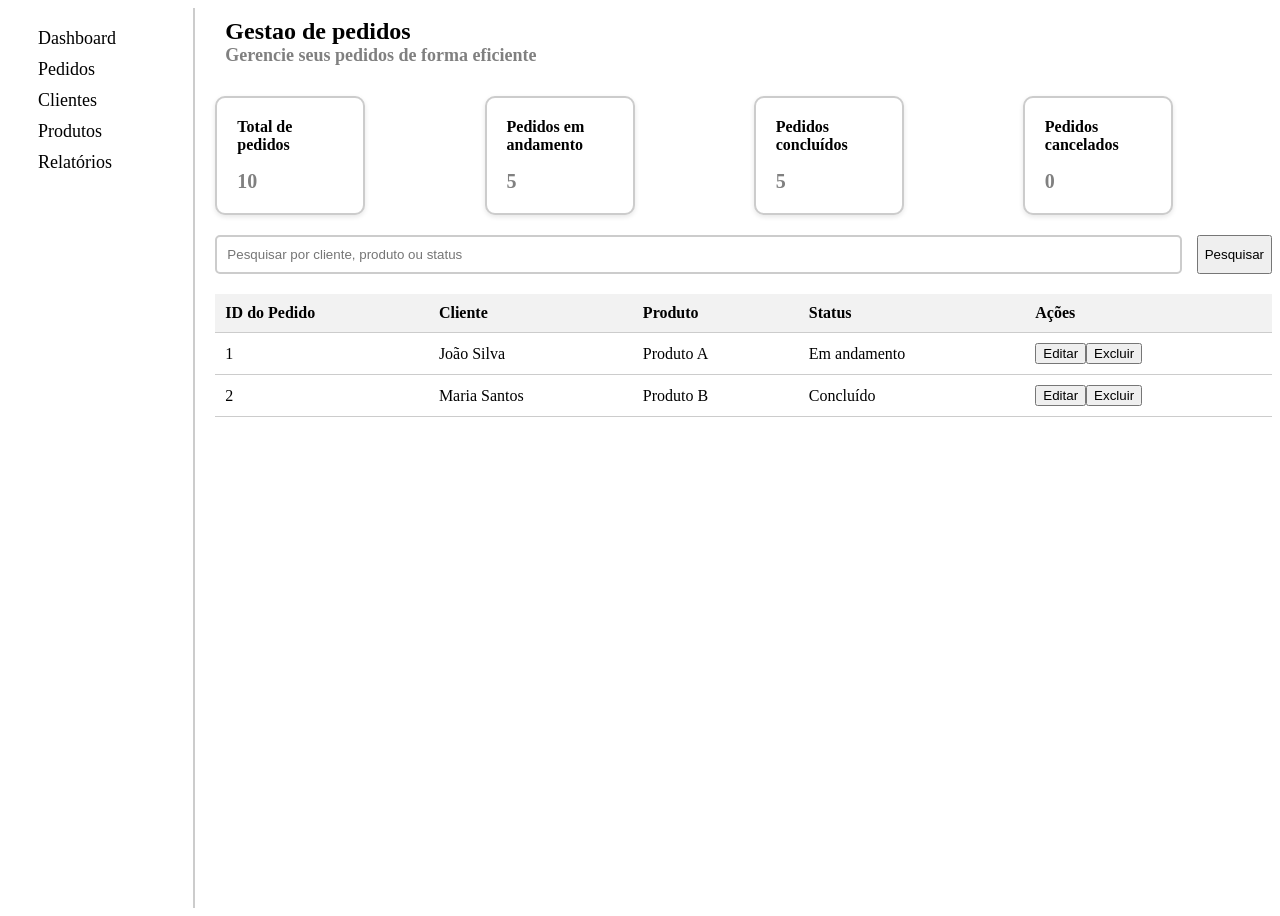
==== index.html @ c0838470 "initial commit" ====
<!DOCTYPE html>
<html lang="en">
<head>
    <meta charset="UTF-8">
    <meta name="viewport" content="width=device-width, initial-scale=1.0">
    <title>Gestao de pedidos</title>
    <link rel="stylesheet" href="style.css">
</head>
<body>
    <div class="layout">
        <aside class="sidebar">
            <nav>
                <ul>
                    <li><a href="#">Dashboard</a></li>
                    <li><a href="#">Pedidos</a></li>
                    <li><a href="#">Clientes</a></li>
                    <li><a href="#">Produtos</a></li>
                    <li><a href="#">Relatórios</a></li>
                </ul>
            </nav>
        </aside>
        <div class="container">
            <header>
                <h1>Gestao de pedidos</h1>
                <h2>Gerencie seus pedidos de forma eficiente</h2>
            </header>
            <div class="grid">
                <div class="card">
                    <h3>Total de pedidos</h3>
                    <h6>10</h6>
                </div>
                <div class="card">
                    <h3>Pedidos em andamento</h3>
                    <h6>5</h6>
                </div>
                <div class="card">
                    <h3>Pedidos concluídos</h3>
                    <h6>5</h6>
                </div>
                <div class="card">
                    <h3>Pedidos cancelados</h3>
                    <h6>0</h6>
                </div>
            </div>
            <div class="search">
                <input type="text" placeholder="Pesquisar por cliente, produto ou status">
                <button>Pesquisar</button>
            </div>
            <table>
                <thead>
                    <tr>
                        <th>ID do Pedido</th>
                        <th>Cliente</th>
                        <th>Produto</th>
                        <th>Status</th>
                        <th>Ações</th>
                    </tr>
                </thead>
                <tbody>
                    <tr>
                        <td>1</td>
                        <td>João Silva</td>
                        <td>Produto A</td>
                        <td>Em andamento</td>
                        <td><button>Editar</button><button>Excluir</button></td>
                    </tr>
                    <tr>
                        <td>2</td>
                        <td>Maria Santos</td>
                        <td>Produto B</td>
                        <td>Concluído</td>
                        <td><button>Editar</button><button>Excluir</button></td>
                    </tr>
                </tbody>
            </table>
        </div>
    </div>
</body>
</html>
---- style.css ----
*{
    box-sizing: border-box;
}

header{
    color: #000000;
    padding: 10px;
    text-align: start;
    margin-bottom: 20px;

    h1{
        margin: 0;
        font-size: 24px;
    }
    h2{
        margin: 0;
        font-size: 18px;
        color: gray;
    }
}


.layout{
    display: flex;
}

.sidebar{
    width: 200px;
    padding: 10px;
    list-style: none;
    font-size: 18px;
    border-right: 2px solid #ccc;
    margin-right: 20px;
    height: 100vh;
    
    ul{
        list-style: none;
        padding-left: 20px;
        margin-top: 10px;
        color: rgb(0, 0, 0);

        li{
            margin-bottom: 10px;
            cursor: pointer;

            a{
                    text-decoration: none;
                    color: rgb(0, 0, 0);
                }
        }
    }
}



.container{
    margin: 0 auto;
    width: 90%;
    height: 100vh;
    display: flex;
    flex-direction: column;
}

.grid{
    display: grid;
    grid-template-columns: repeat(4, 1fr);
    gap: 20px;
}

.card{
    background: #fff;
    width: 150px;
    max-width: 100%;
    padding: 20px;
    border-radius: 10px;
    border: 2px solid #ccc;
    box-shadow: 0 2px 5px rgba(0,0,0,0.1);

    h3{
        margin-top: 0;
        font-size: 16px;
    }
    h6{
        margin-top: 5px;
        font-size: 20px;
        color: gray;
        padding: 0;
        margin-bottom: 0;
    }
}

.search{
    margin-top: 20px;
    padding: 0px;
    display: flex;
    gap: 15px;
}

.search input{
    flex: 1;
    padding: 10px;
    border: 2px solid #ccc;
    border-radius: 5px;
    width: 100%;

}

table{
    width: 100%;
    border-collapse: collapse;
    margin-top: 20px;

    tr{
        border-bottom: 1px solid #ccc;
        td{
            padding: 10px;
            text-align: left;  
        }
    }

    th{
            padding: 10px;
            text-align: left;
            background-color: #f2f2f2;
    }
}
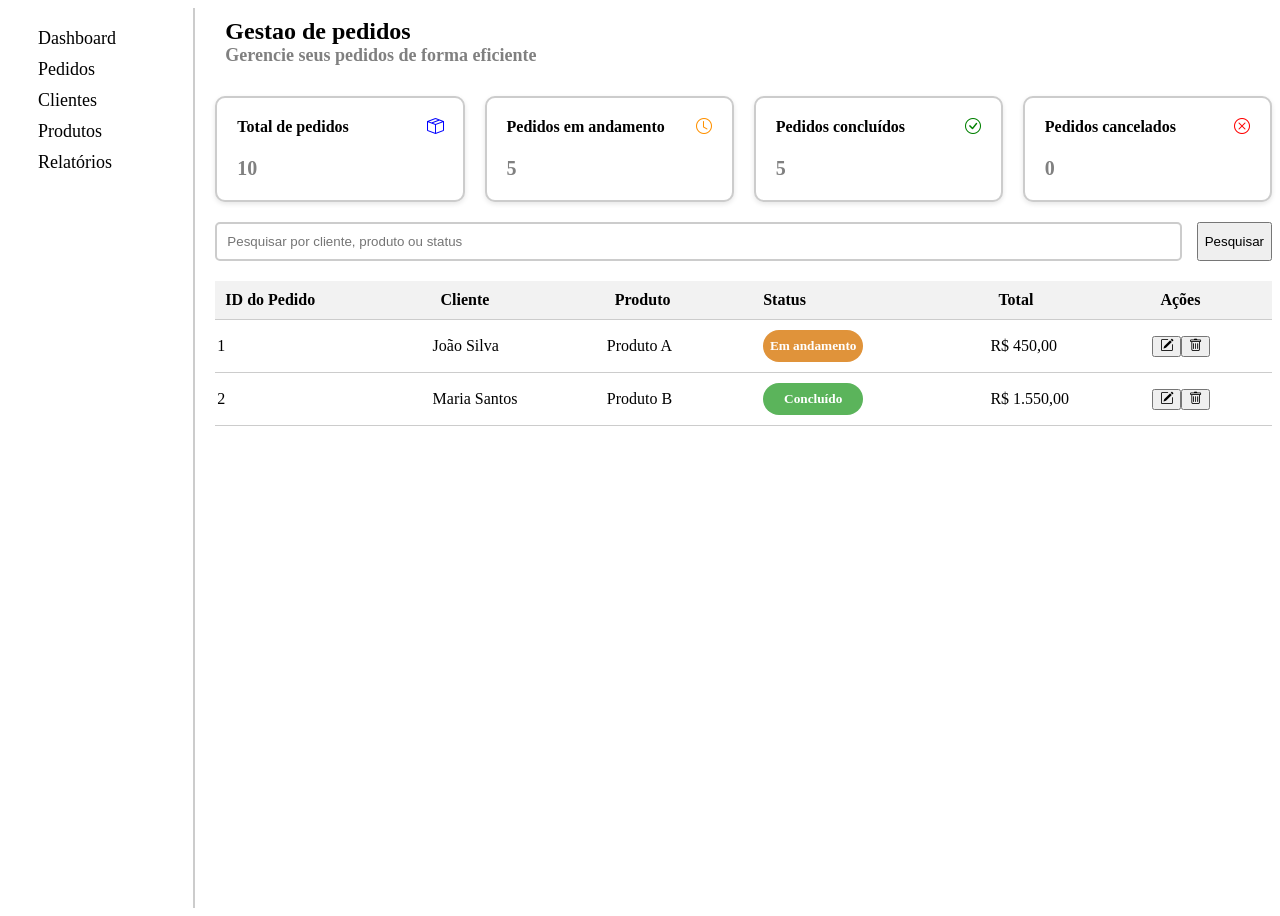
==== commit c0b94ef3: "adiciona ícones e melhora o layout dos cards de pedidos" ====
--- a/index.html
+++ b/index.html
@@ -5,6 +5,7 @@
     <meta name="viewport" content="width=device-width, initial-scale=1.0">
     <title>Gestao de pedidos</title>
     <link rel="stylesheet" href="style.css">
+    <link rel="stylesheet" href="https://cdn.jsdelivr.net/npm/bootstrap-icons@1.13.1/font/bootstrap-icons.min.css">
 </head>
 <body>
     <div class="layout">
@@ -26,19 +27,31 @@
             </header>
             <div class="grid">
                 <div class="card">
-                    <h3>Total de pedidos</h3>
+                    <div class="card_title">
+                        <h3>Total de pedidos</h3>
+                        <i id="total" class="bi bi-box-seam"></i>
+                    </div>
                     <h6>10</h6>
                 </div>
                 <div class="card">
-                    <h3>Pedidos em andamento</h3>
+                    <div class="card_title">
+                        <h3>Pedidos em andamento</h3>
+                        <i id="andamento" class="bi bi-clock"></i>
+                    </div>
                     <h6>5</h6>
                 </div>
                 <div class="card">
-                    <h3>Pedidos concluídos</h3>
+                    <div class="card_title">
+                        <h3>Pedidos concluídos</h3>
+                        <i id="concluido" class="bi bi-check-circle"></i>
+                    </div>
                     <h6>5</h6>
                 </div>
                 <div class="card">
-                    <h3>Pedidos cancelados</h3>
+                    <div class="card_title">
+                        <h3>Pedidos cancelados</h3>
+                        <i id="cancelado" class="bi bi-x-circle"></i>
+                    </div>
                     <h6>0</h6>
                 </div>
             </div>
@@ -53,6 +66,7 @@
                         <th>Cliente</th>
                         <th>Produto</th>
                         <th>Status</th>
+                        <th>Total</th>
                         <th>Ações</th>
                     </tr>
                 </thead>
@@ -61,15 +75,17 @@
                         <td>1</td>
                         <td>João Silva</td>
                         <td>Produto A</td>
-                        <td>Em andamento</td>
-                        <td><button>Editar</button><button>Excluir</button></td>
+                        <td><h5 id="status_andamento">Em andamento</h5></td>
+                        <td>R$ 450,00</td>
+                        <td><button><i class="bi bi-pencil-square"></i></button><button><i class="bi bi-trash"></i></button></td>
                     </tr>
                     <tr>
                         <td>2</td>
                         <td>Maria Santos</td>
                         <td>Produto B</td>
-                        <td>Concluído</td>
-                        <td><button>Editar</button><button>Excluir</button></td>
+                        <td><h5 id="status_concluido">Concluído</h5></td>
+                        <td>R$ 1.550,00</td>
+                        <td><button><i class="bi bi-pencil-square"></i></button><button><i class="bi bi-trash"></i></button></td>
                     </tr>
                 </tbody>
             </table>
--- a/style.css
+++ b/style.css
@@ -1,18 +1,19 @@
-*{
+* {
     box-sizing: border-box;
 }
 
-header{
+header {
     color: #000000;
     padding: 10px;
     text-align: start;
     margin-bottom: 20px;
 
-    h1{
+    h1 {
         margin: 0;
         font-size: 24px;
     }
-    h2{
+
+    h2 {
         margin: 0;
         font-size: 18px;
         color: gray;
@@ -20,11 +21,11 @@
 }
 
 
-.layout{
+.layout {
     display: flex;
 }
 
-.sidebar{
+.sidebar {
     width: 200px;
     padding: 10px;
     list-style: none;
@@ -32,28 +33,28 @@
     border-right: 2px solid #ccc;
     margin-right: 20px;
     height: 100vh;
-    
-    ul{
+
+    ul {
         list-style: none;
         padding-left: 20px;
         margin-top: 10px;
         color: rgb(0, 0, 0);
 
-        li{
+        li {
             margin-bottom: 10px;
             cursor: pointer;
 
-            a{
-                    text-decoration: none;
-                    color: rgb(0, 0, 0);
-                }
+            a {
+                text-decoration: none;
+                color: rgb(0, 0, 0);
+            }
         }
     }
 }
 
 
 
-.container{
+.container {
     margin: 0 auto;
     width: 90%;
     height: 100vh;
@@ -61,26 +62,28 @@
     flex-direction: column;
 }
 
-.grid{
+.grid {
     display: grid;
     grid-template-columns: repeat(4, 1fr);
     gap: 20px;
 }
 
-.card{
+.card {
     background: #fff;
-    width: 150px;
     max-width: 100%;
     padding: 20px;
     border-radius: 10px;
     border: 2px solid #ccc;
-    box-shadow: 0 2px 5px rgba(0,0,0,0.1);
+    box-shadow: 0 2px 5px rgba(0, 0, 0, 0.1);
+    display: flex;
+    flex-direction: column;
 
-    h3{
+    h3 {
         margin-top: 0;
         font-size: 16px;
     }
-    h6{
+
+    h6 {
         margin-top: 5px;
         font-size: 20px;
         color: gray;
@@ -89,14 +92,20 @@
     }
 }
 
-.search{
+.card_title {
+    display: flex;
+    justify-content: space-between;
+}
+
+
+.search {
     margin-top: 20px;
     padding: 0px;
     display: flex;
     gap: 15px;
 }
 
-.search input{
+.search input {
     flex: 1;
     padding: 10px;
     border: 2px solid #ccc;
@@ -105,22 +114,68 @@
 
 }
 
-table{
-    width: 100%;
+table {
     border-collapse: collapse;
     margin-top: 20px;
 
-    tr{
+    tr {
         border-bottom: 1px solid #ccc;
-        td{
-            padding: 10px;
-            text-align: left;  
+
+        td {
+            padding: 2px;
+            text-align: left;
         }
     }
 
-    th{
-            padding: 10px;
-            text-align: left;
-            background-color: #f2f2f2;
+    th {
+        padding: 10px;
+        text-align: left;
+        background-color: #f2f2f2;
     }
+}
+
+#total {
+    color: blue;
+}
+
+#andamento {
+    color: rgb(255, 145, 0)
+}
+
+#concluido {
+    color: green;
+}
+
+#cancelado {
+    color: red;
+}
+
+#status_cancelado {
+    background-color: red;
+    border-radius: 16px;
+    padding: 8px 0px;
+    color: #fff;
+    width: 100px;
+    margin: 8px;
+    text-align: center;
+}
+
+#status_concluido {
+    background-color: rgb(91, 180, 91);
+    border-radius: 16px;
+    padding: 8px 0px;
+    color: #fff;
+    width: 100px;
+    margin: 8px;
+    text-align: center;
+}
+
+#status_andamento {
+    background-color: rgb(224, 147, 58);
+    border-radius: 16px;
+    padding: 8px 0px;
+    color: #fff;
+    width: 100px;
+    margin: 8px;
+    text-align: center;
 }
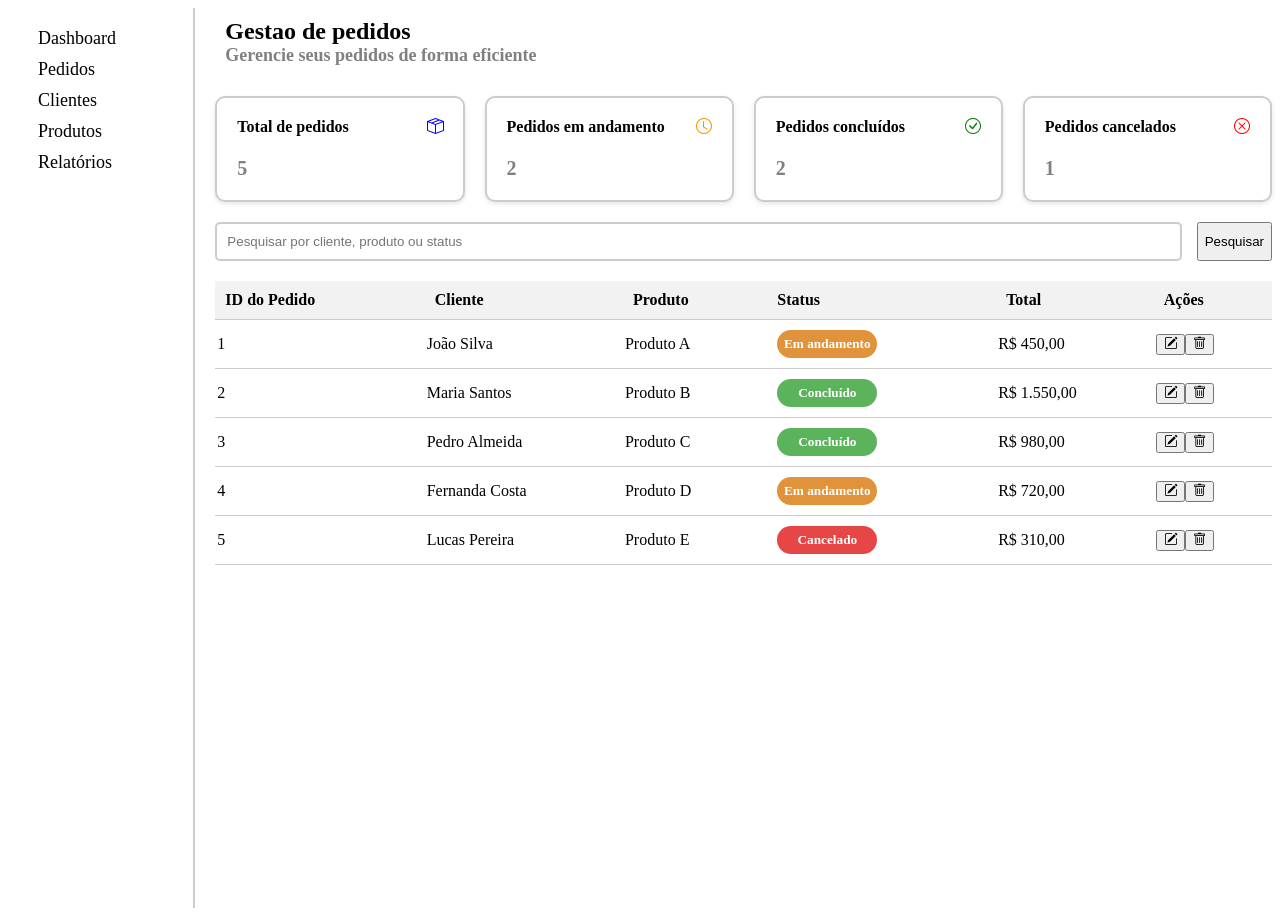
==== commit f6ed5d95: "ajusta estilos de status" ====
--- a/index.html
+++ b/index.html
@@ -31,28 +31,28 @@
                         <h3>Total de pedidos</h3>
                         <i id="total" class="bi bi-box-seam"></i>
                     </div>
-                    <h6>10</h6>
+                    <h6>5</h6>
                 </div>
                 <div class="card">
                     <div class="card_title">
                         <h3>Pedidos em andamento</h3>
                         <i id="andamento" class="bi bi-clock"></i>
                     </div>
-                    <h6>5</h6>
+                    <h6>2</h6>
                 </div>
                 <div class="card">
                     <div class="card_title">
                         <h3>Pedidos concluídos</h3>
                         <i id="concluido" class="bi bi-check-circle"></i>
                     </div>
-                    <h6>5</h6>
+                    <h6>2</h6>
                 </div>
                 <div class="card">
                     <div class="card_title">
                         <h3>Pedidos cancelados</h3>
                         <i id="cancelado" class="bi bi-x-circle"></i>
                     </div>
-                    <h6>0</h6>
+                    <h6>1</h6>
                 </div>
             </div>
             <div class="search">
@@ -87,6 +87,30 @@
                         <td>R$ 1.550,00</td>
                         <td><button><i class="bi bi-pencil-square"></i></button><button><i class="bi bi-trash"></i></button></td>
                     </tr>
+                    <tr>
+                        <td>3</td>
+                        <td>Pedro Almeida</td>
+                        <td>Produto C</td>
+                        <td><h5 id="status_concluido">Concluído</h5></td>
+                        <td>R$ 980,00</td>
+                        <td><button><i class="bi bi-pencil-square"></i></button><button><i class="bi bi-trash"></i></button></td>
+                    </tr>
+                    <tr>
+                        <td>4</td>
+                        <td>Fernanda Costa</td>
+                        <td>Produto D</td>
+                        <td><h5 id="status_andamento">Em andamento</h5></td>
+                        <td>R$ 720,00</td>
+                        <td><button><i class="bi bi-pencil-square"></i></button><button><i class="bi bi-trash"></i></button></td>
+                    </tr>
+                    <tr>
+                        <td>5</td>
+                        <td>Lucas Pereira</td>
+                        <td>Produto E</td>
+                        <td><h5 id="status_cancelado">Cancelado</h5></td>
+                        <td>R$ 310,00</td>
+                        <td><button><i class="bi bi-pencil-square"></i></button><button><i class="bi bi-trash"></i></button></td>
+                    </tr>
                 </tbody>
             </table>
         </div>
--- a/style.css
+++ b/style.css
@@ -151,9 +151,9 @@
 }
 
 #status_cancelado {
-    background-color: red;
+    background-color: rgb(230, 70, 70);
     border-radius: 16px;
-    padding: 8px 0px;
+    padding: 6px 0px;
     color: #fff;
     width: 100px;
     margin: 8px;
@@ -163,7 +163,7 @@
 #status_concluido {
     background-color: rgb(91, 180, 91);
     border-radius: 16px;
-    padding: 8px 0px;
+    padding: 6px 0px;
     color: #fff;
     width: 100px;
     margin: 8px;
@@ -173,7 +173,7 @@
 #status_andamento {
     background-color: rgb(224, 147, 58);
     border-radius: 16px;
-    padding: 8px 0px;
+    padding: 6px 0px;
     color: #fff;
     width: 100px;
     margin: 8px;
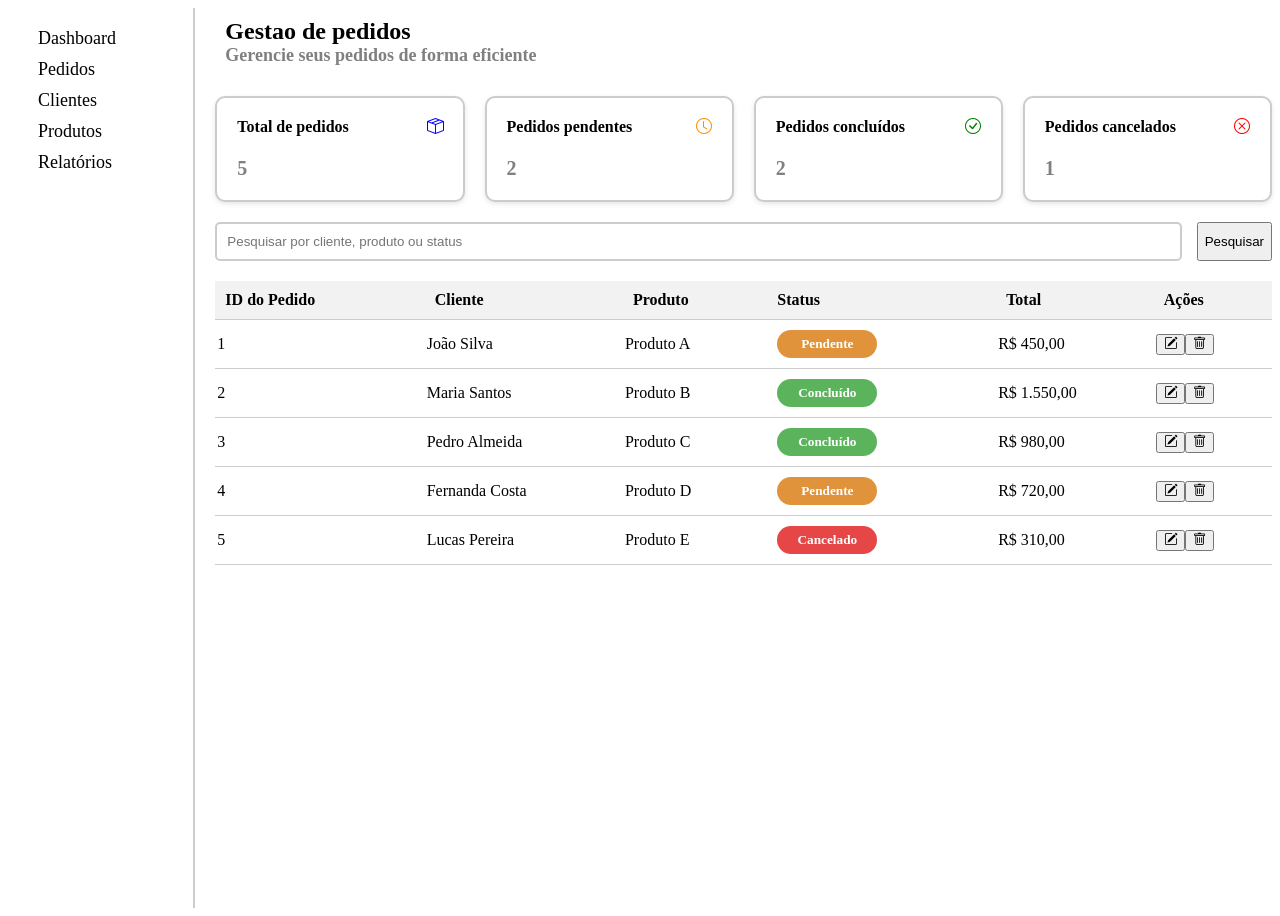
==== commit 0e94eefa: "altera status de pedidos de "em andamento" para "pendente" e atualiza estilos correspondentes" ====
--- a/index.html
+++ b/index.html
@@ -35,8 +35,8 @@
                 </div>
                 <div class="card">
                     <div class="card_title">
-                        <h3>Pedidos em andamento</h3>
-                        <i id="andamento" class="bi bi-clock"></i>
+                        <h3>Pedidos pendentes</h3>
+                        <i id="pendente" class="bi bi-clock"></i>
                     </div>
                     <h6>2</h6>
                 </div>
@@ -75,7 +75,7 @@
                         <td>1</td>
                         <td>João Silva</td>
                         <td>Produto A</td>
-                        <td><h5 id="status_andamento">Em andamento</h5></td>
+                        <td><h5 id="status_pendente">Pendente</h5></td>
                         <td>R$ 450,00</td>
                         <td><button><i class="bi bi-pencil-square"></i></button><button><i class="bi bi-trash"></i></button></td>
                     </tr>
@@ -99,7 +99,7 @@
                         <td>4</td>
                         <td>Fernanda Costa</td>
                         <td>Produto D</td>
-                        <td><h5 id="status_andamento">Em andamento</h5></td>
+                        <td><h5 id="status_pendente">Pendente</h5></td>
                         <td>R$ 720,00</td>
                         <td><button><i class="bi bi-pencil-square"></i></button><button><i class="bi bi-trash"></i></button></td>
                     </tr>
--- a/style.css
+++ b/style.css
@@ -138,7 +138,7 @@
     color: blue;
 }
 
-#andamento {
+#pendente {
     color: rgb(255, 145, 0)
 }
 
@@ -170,7 +170,7 @@
     text-align: center;
 }
 
-#status_andamento {
+#status_pendente {
     background-color: rgb(224, 147, 58);
     border-radius: 16px;
     padding: 6px 0px;
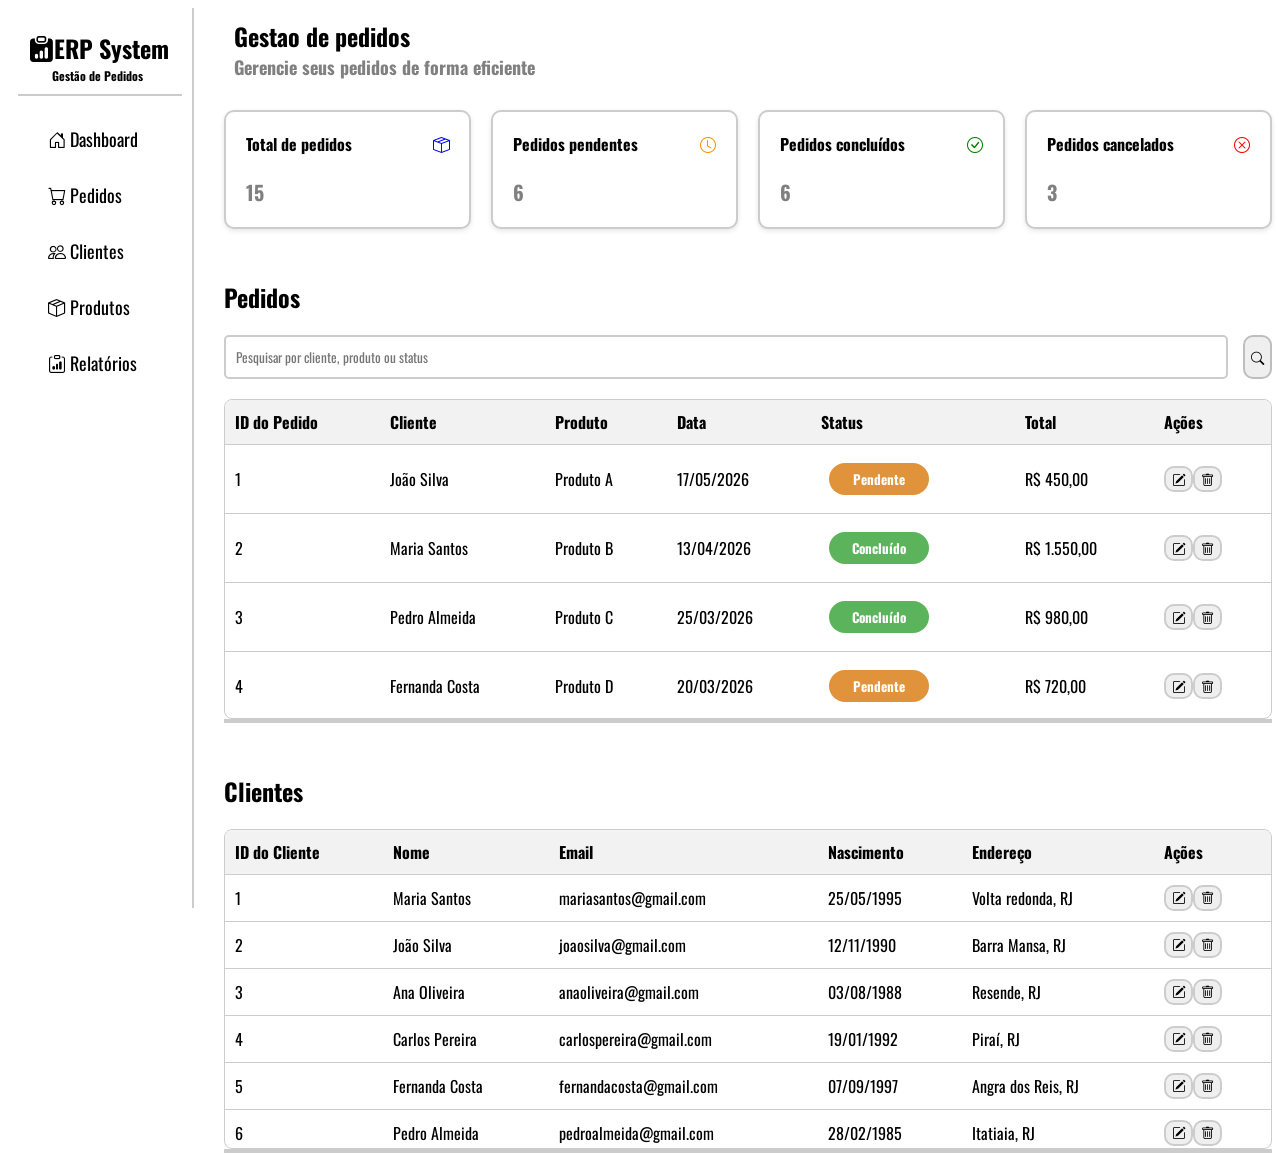
==== commit 2800fbc2: "adiciona tabela de clientesl e melhora o layout das seções" ====
--- a/index.html
+++ b/index.html
@@ -6,17 +6,43 @@
     <title>Gestao de pedidos</title>
     <link rel="stylesheet" href="style.css">
     <link rel="stylesheet" href="https://cdn.jsdelivr.net/npm/bootstrap-icons@1.13.1/font/bootstrap-icons.min.css">
+    <link rel="preconnect" href="https://fonts.googleapis.com">
+    <link rel="preconnect" href="https://fonts.gstatic.com" crossorigin>
+    <link href="https://fonts.googleapis.com/css2?family=Montserrat:ital,wght@0,100..900;1,100..900&family=Oswald:wght@200..700&display=swap" rel="stylesheet">
 </head>
 <body>
     <div class="layout">
         <aside class="sidebar">
+            <header class="sidebar_header">
+                <div class="principal_name">
+                    <i class="bi bi-clipboard-data-fill"></i>
+                    <h1>ERP System</h1>
+                </div>
+                <h6>Gestão de Pedidos</h6>
+            </header>
             <nav>
                 <ul>
-                    <li><a href="#">Dashboard</a></li>
-                    <li><a href="#">Pedidos</a></li>
-                    <li><a href="#">Clientes</a></li>
-                    <li><a href="#">Produtos</a></li>
-                    <li><a href="#">Relatórios</a></li>
+                    <li>
+                        <i class="bi bi-house-door"></i>
+                        <a href="#">Dashboard</a>
+                    </li>
+                    <li>
+                        <i class="bi bi-cart"></i>
+                        <a href="#">Pedidos</a>
+                    </li>
+                    <li>
+                        <i class="bi bi-people"></i>
+                        <a href="#">Clientes</a>
+                    </li>
+                    <li>
+                        <i class="bi bi-box-seam"></i>
+                        <a href="#">Produtos</a>
+                    </li>
+                    <li>
+                        <i class="bi bi-clipboard-data"></i>
+                        <a href="#">Relatórios</a>
+                    </li>
+                    
                 </ul>
             </nav>
         </aside>
@@ -25,94 +51,284 @@
                 <h1>Gestao de pedidos</h1>
                 <h2>Gerencie seus pedidos de forma eficiente</h2>
             </header>
-            <div class="grid">
-                <div class="card">
-                    <div class="card_title">
-                        <h3>Total de pedidos</h3>
-                        <i id="total" class="bi bi-box-seam"></i>
+            <section id="dashboard">
+                <div class="grid">
+                    <div class="card">
+                        <div class="card_title">
+                            <h3>Total de pedidos</h3>
+                            <i id="total" class="bi bi-box-seam"></i>
+                        </div>
+                        <h6>15</h6>
                     </div>
-                    <h6>5</h6>
-                </div>
-                <div class="card">
-                    <div class="card_title">
-                        <h3>Pedidos pendentes</h3>
-                        <i id="pendente" class="bi bi-clock"></i>
+                    <div class="card">
+                        <div class="card_title">
+                            <h3>Pedidos pendentes</h3>
+                            <i id="pendente" class="bi bi-clock"></i>
+                        </div>
+                        <h6>6</h6>
                     </div>
-                    <h6>2</h6>
-                </div>
-                <div class="card">
-                    <div class="card_title">
-                        <h3>Pedidos concluídos</h3>
-                        <i id="concluido" class="bi bi-check-circle"></i>
+                    <div class="card">
+                        <div class="card_title">
+                            <h3>Pedidos concluídos</h3>
+                            <i id="concluido" class="bi bi-check-circle"></i>
+                        </div>
+                        <h6>6</h6>
                     </div>
-                    <h6>2</h6>
-                </div>
-                <div class="card">
-                    <div class="card_title">
-                        <h3>Pedidos cancelados</h3>
-                        <i id="cancelado" class="bi bi-x-circle"></i>
+                    <div class="card">
+                        <div class="card_title">
+                            <h3>Pedidos cancelados</h3>
+                            <i id="cancelado" class="bi bi-x-circle"></i>
+                        </div>
+                        <h6>3</h6>
                     </div>
-                    <h6>1</h6>
-                </div>
-            </div>
-            <div class="search">
-                <input type="text" placeholder="Pesquisar por cliente, produto ou status">
-                <button>Pesquisar</button>
-            </div>
-            <table>
-                <thead>
-                    <tr>
-                        <th>ID do Pedido</th>
-                        <th>Cliente</th>
-                        <th>Produto</th>
-                        <th>Status</th>
-                        <th>Total</th>
-                        <th>Ações</th>
-                    </tr>
-                </thead>
-                <tbody>
-                    <tr>
-                        <td>1</td>
-                        <td>João Silva</td>
-                        <td>Produto A</td>
-                        <td><h5 id="status_pendente">Pendente</h5></td>
-                        <td>R$ 450,00</td>
-                        <td><button><i class="bi bi-pencil-square"></i></button><button><i class="bi bi-trash"></i></button></td>
-                    </tr>
-                    <tr>
-                        <td>2</td>
-                        <td>Maria Santos</td>
-                        <td>Produto B</td>
-                        <td><h5 id="status_concluido">Concluído</h5></td>
-                        <td>R$ 1.550,00</td>
-                        <td><button><i class="bi bi-pencil-square"></i></button><button><i class="bi bi-trash"></i></button></td>
-                    </tr>
-                    <tr>
-                        <td>3</td>
-                        <td>Pedro Almeida</td>
-                        <td>Produto C</td>
-                        <td><h5 id="status_concluido">Concluído</h5></td>
-                        <td>R$ 980,00</td>
-                        <td><button><i class="bi bi-pencil-square"></i></button><button><i class="bi bi-trash"></i></button></td>
-                    </tr>
-                    <tr>
-                        <td>4</td>
-                        <td>Fernanda Costa</td>
-                        <td>Produto D</td>
-                        <td><h5 id="status_pendente">Pendente</h5></td>
-                        <td>R$ 720,00</td>
-                        <td><button><i class="bi bi-pencil-square"></i></button><button><i class="bi bi-trash"></i></button></td>
-                    </tr>
-                    <tr>
-                        <td>5</td>
-                        <td>Lucas Pereira</td>
-                        <td>Produto E</td>
-                        <td><h5 id="status_cancelado">Cancelado</h5></td>
-                        <td>R$ 310,00</td>
-                        <td><button><i class="bi bi-pencil-square"></i></button><button><i class="bi bi-trash"></i></button></td>
-                    </tr>
-                </tbody>
-            </table>
+                </div>
+            </section>
+
+            <section id="pedidos">
+                <h2 id="section_title">Pedidos</h2>
+                <div class="search">
+                    <input type="text" placeholder="Pesquisar por cliente, produto ou status">
+                    <button id="search_button"><i class="bi bi-search"></i></button>
+                </div>
+                <div class="table-scroll">
+                    <table>
+                        <thead>
+                            <tr>
+                                <th>ID do Pedido</th>
+                                <th>Cliente</th>
+                                <th>Produto</th>
+                                <th>Data</th>
+                                <th>Status</th>
+                                <th>Total</th>
+                                <th>Ações</th>
+                            </tr>
+                        </thead>
+                        <tbody>
+                            <tr>
+                                <td>1</td>
+                                <td>João Silva</td>
+                                <td>Produto A</td>
+                                <td><time>17/05/2026</time></td>
+                                <td><h5 id="status_pendente">Pendente</h5></td>
+                                <td>R$ 450,00</td>
+                                <td><button><i class="bi bi-pencil-square"></i></button><button><i class="bi bi-trash"></i></button></td>
+                            </tr>
+                            <tr>
+                                <td>2</td>
+                                <td>Maria Santos</td>
+                                <td>Produto B</td>
+                                <td><time>13/04/2026</time></td>
+                                <td><h5 id="status_concluido">Concluído</h5></td>
+                                <td>R$ 1.550,00</td>
+                                <td><button><i class="bi bi-pencil-square"></i></button><button><i class="bi bi-trash"></i></button></td>
+                            </tr>
+                            <tr>
+                                <td>3</td>
+                                <td>Pedro Almeida</td>
+                                <td>Produto C</td>
+                                <td><time>25/03/2026</time></td>
+                                <td><h5 id="status_concluido">Concluído</h5></td>
+                                <td>R$ 980,00</td>
+                                <td><button><i class="bi bi-pencil-square"></i></button><button><i class="bi bi-trash"></i></button></td>
+                            </tr>
+                            <tr>
+                                <td>4</td>
+                                <td>Fernanda Costa</td>
+                                <td>Produto D</td>
+                                <td><time>20/03/2026</time></td>
+                                <td><h5 id="status_pendente">Pendente</h5></td>
+                                <td>R$ 720,00</td>
+                                <td><button><i class="bi bi-pencil-square"></i></button><button><i class="bi bi-trash"></i></button></td>
+                            </tr>
+                            <tr>
+                                <td>5</td>
+                                <td>Lucas Pereira</td>
+                                <td>Produto E</td>
+                                <td><time>10/03/2026</time></td>
+                                <td><h5 id="status_cancelado">Cancelado</h5></td>
+                                <td>R$ 310,00</td>
+                                <td><button><i class="bi bi-pencil-square"></i></button><button><i class="bi bi-trash"></i></button></td>
+                            </tr>
+                            <tr>
+                                <td>6</td>
+                                <td>Ana Oliveira</td>
+                                <td>Produto F</td>
+                                <td><time>05/03/2026</time></td>
+                                <td><h5 id="status_pendente">Pendente</h5></td>
+                                <td>R$ 640,00</td>
+                                <td><button><i class="bi bi-pencil-square"></i></button><button><i class="bi bi-trash"></i></button></td>
+                            </tr>
+                            <tr>
+                                <td>7</td>
+                                <td>Carlos Pereira</td>
+                                <td>Produto G</td>
+                                <td><time>02/03/2026</time></td>
+                                <td><h5 id="status_concluido">Concluído</h5></td>
+                                <td>R$ 1.240,00</td>
+                                <td><button><i class="bi bi-pencil-square"></i></button><button><i class="bi bi-trash"></i></button></td>
+                            </tr>
+                            <tr>
+                                <td>8</td>
+                                <td>Juliana Rocha</td>
+                                <td>Produto H</td>
+                                <td><time>01/03/2026</time></td>
+                                <td><h5 id="status_concluido">Concluído</h5></td>
+                                <td>R$ 870,00</td>
+                                <td><button><i class="bi bi-pencil-square"></i></button><button><i class="bi bi-trash"></i></button></td>
+                            </tr>
+                            <tr>
+                                <td>9</td>
+                                <td>Lucas Martins</td>
+                                <td>Produto I</td>
+                                <td><time>27/02/2026</time></td>
+                                <td><h5 id="status_cancelado">Cancelado</h5></td>
+                                <td>R$ 410,00</td>
+                                <td><button><i class="bi bi-pencil-square"></i></button><button><i class="bi bi-trash"></i></button></td>
+                            </tr>
+                            <tr>
+                                <td>10</td>
+                                <td>Fernanda Costa</td>
+                                <td>Produto J</td>
+                                <td><time>24/02/2026</time></td>
+                                <td><h5 id="status_pendente">Pendente</h5></td>
+                                <td>R$ 530,00</td>
+                                <td><button><i class="bi bi-pencil-square"></i></button><button><i class="bi bi-trash"></i></button></td>
+                            </tr>
+                            <tr>
+                                <td>11</td>
+                                <td>Rafael Gomes</td>
+                                <td>Produto K</td>
+                                <td><time>20/02/2026</time></td>
+                                <td><h5 id="status_concluido">Concluído</h5></td>
+                                <td>R$ 2.100,00</td>
+                                <td><button><i class="bi bi-pencil-square"></i></button><button><i class="bi bi-trash"></i></button></td>
+                            </tr>
+                            <tr>
+                                <td>12</td>
+                                <td>Camila Souza</td>
+                                <td>Produto L</td>
+                                <td><time>18/02/2026</time></td>
+                                <td><h5 id="status_pendente">Pendente</h5></td>
+                                <td>R$ 790,00</td>
+                                <td><button><i class="bi bi-pencil-square"></i></button><button><i class="bi bi-trash"></i></button></td>
+                            </tr>
+                            <tr>
+                                <td>13</td>
+                                <td>Bruno Lima</td>
+                                <td>Produto M</td>
+                                <td><time>15/02/2026</time></td>
+                                <td><h5 id="status_cancelado">Cancelado</h5></td>
+                                <td>R$ 365,00</td>
+                                <td><button><i class="bi bi-pencil-square"></i></button><button><i class="bi bi-trash"></i></button></td>
+                            </tr>
+                            <tr>
+                                <td>14</td>
+                                <td>Paula Nunes</td>
+                                <td>Produto N</td>
+                                <td><time>12/02/2026</time></td>
+                                <td><h5 id="status_concluido">Concluído</h5></td>
+                                <td>R$ 1.320,00</td>
+                                <td><button><i class="bi bi-pencil-square"></i></button><button><i class="bi bi-trash"></i></button></td>
+                            </tr>
+                            <tr>
+                                <td>15</td>
+                                <td>Diego Martins</td>
+                                <td>Produto O</td>
+                                <td><time>10/02/2026</time></td>
+                                <td><h5 id="status_pendente">Pendente</h5></td>
+                                <td>R$ 955,00</td>
+                                <td><button><i class="bi bi-pencil-square"></i></button><button><i class="bi bi-trash"></i></button></td>
+                            </tr>
+                        </tbody>
+                    </table>
+                </div>
+            </section>
+            
+            <section id="clientes">
+                <h2 id="section_title">Clientes</h2>
+                <div class="table-scroll">
+                    <table>
+                        <thead>
+
+                        <tr>
+                            <th>ID do Cliente</th>
+                            <th>Nome</th>
+                            <th>Email</th>
+                            <th>Nascimento</th>
+                            <th>Endereço</th>
+                            <th>Ações</th>
+                        </tr>
+                    </thead>
+                    <tbody>
+
+                        <tr>
+                            <td>1</td>
+                            <td>Maria Santos</td>
+                            <td>mariasantos@gmail.com</td>
+                            <td>25/05/1995</td>
+                            <td>Volta redonda, RJ</td>
+                            <td><button><i class="bi bi-pencil-square"></i></button><button><i class="bi bi-trash"></i></button></td>
+                        </tr>
+                        <tr>
+                            <td>2</td>
+                            <td>João Silva</td>
+                            <td>joaosilva@gmail.com</td>
+                            <td>12/11/1990</td>
+                            <td>Barra Mansa, RJ</td>
+                            <td><button><i class="bi bi-pencil-square"></i></button><button><i class="bi bi-trash"></i></button></td>
+                        </tr>
+                        <tr>
+                            <td>3</td>
+                            <td>Ana Oliveira</td>
+                            <td>anaoliveira@gmail.com</td>
+                            <td>03/08/1988</td>
+                            <td>Resende, RJ</td>
+                            <td><button><i class="bi bi-pencil-square"></i></button><button><i class="bi bi-trash"></i></button></td>
+                        </tr>
+                        <tr>
+                            <td>4</td>
+                            <td>Carlos Pereira</td>
+                            <td>carlospereira@gmail.com</td>
+                            <td>19/01/1992</td>
+                            <td>Piraí, RJ</td>
+                            <td><button><i class="bi bi-pencil-square"></i></button><button><i class="bi bi-trash"></i></button></td>
+                        </tr>
+                        <tr>
+                            <td>5</td>
+                            <td>Fernanda Costa</td>
+                            <td>fernandacosta@gmail.com</td>
+                            <td>07/09/1997</td>
+                            <td>Angra dos Reis, RJ</td>
+                            <td><button><i class="bi bi-pencil-square"></i></button><button><i class="bi bi-trash"></i></button></td>
+                        </tr>
+                        <tr>
+                            <td>6</td>
+                            <td>Pedro Almeida</td>
+                            <td>pedroalmeida@gmail.com</td>
+                            <td>28/02/1985</td>
+                            <td>Itatiaia, RJ</td>
+                            <td><button><i class="bi bi-pencil-square"></i></button><button><i class="bi bi-trash"></i></button></td>
+                        </tr>
+                        <tr>
+                            <td>7</td>
+                            <td>Juliana Rocha</td>
+                            <td>julianarocha@gmail.com</td>
+                            <td>14/06/1994</td>
+                            <td>Pinheiral, RJ</td>
+                            <td><button><i class="bi bi-pencil-square"></i></button><button><i class="bi bi-trash"></i></button></td>
+                        </tr>
+                        <tr>
+                            <td>8</td>
+                            <td>Lucas Martins</td>
+                            <td>lucasmartins@gmail.com</td>
+                            <td>30/10/1998</td>
+                            <td>Valença, RJ</td>
+                            <td><button><i class="bi bi-pencil-square"></i></button><button><i class="bi bi-trash"></i></button></td>
+                        </tr>
+                        </tbody>
+                    </table>
+                </div>
+            </section>
         </div>
     </div>
 </body>
--- a/style.css
+++ b/style.css
@@ -1,5 +1,6 @@
 * {
     box-sizing: border-box;
+    font-family: "Oswald", sans-serif;
 }
 
 header {
@@ -31,8 +32,30 @@
     list-style: none;
     font-size: 18px;
     border-right: 2px solid #ccc;
-    margin-right: 20px;
+    margin-right: 30px;
     height: 100vh;
+    position: sticky;
+
+    .sidebar_header {
+
+        border-bottom: 2px solid #ccc;
+
+        .principal_name {
+            display: flex;
+            align-items: baseline;
+
+            i {
+                font-size: 26px;
+            }
+        }
+
+        h6 {
+            margin: 0;
+            margin-left: 24px;
+
+        }
+    }
+
 
     ul {
         list-style: none;
@@ -43,11 +66,18 @@
         li {
             margin-bottom: 10px;
             cursor: pointer;
+            padding: 10px;
+
 
             a {
                 text-decoration: none;
                 color: rgb(0, 0, 0);
             }
+        }
+
+        li:hover {
+            background-color: #dcdada;
+            border-radius: 10px;
         }
     }
 }
@@ -114,24 +144,70 @@
 
 }
 
+#search_button {
+    border-radius: 10px;
+    border: 2px solid #bfbebe;
+    cursor: pointer;
+}
+
+#pedidos,
+#clientes {
+    border-bottom: 4px solid #ccc;
+    margin-top: 30px;
+}
+
+.table-scroll {
+    max-height: 320px;
+    overflow-y: auto;
+    overflow-x: auto;
+    border: 1px solid #ccc;
+    border-radius: 8px;
+    margin-top: 20px;
+}
+
+.table-scroll table {
+    width: 100%;
+    margin-top: 0;
+}
+
+.table-scroll thead th {
+    position: sticky;
+    top: 0;
+    z-index: 2;
+    background-color: #f2f2f2;
+}
+
 table {
     border-collapse: collapse;
     margin-top: 20px;
+    width: 100%;
 
     tr {
         border-bottom: 1px solid #ccc;
 
+        th {
+            padding: 10px;
+            text-align: left;
+            background-color: #f2f2f2;
+        }
+
         td {
-            padding: 2px;
+            padding: 10px;
             text-align: left;
-        }
-    }
-
-    th {
-        padding: 10px;
-        text-align: left;
-        background-color: #f2f2f2;
-    }
+
+            button {
+                cursor: pointer;
+                border-radius: 10px;
+                border: 2px solid #ccc;
+
+            }
+
+            button:hover {
+                background-color: #bfbebe;
+            }
+        }
+    }
+
 }
 
 #total {
